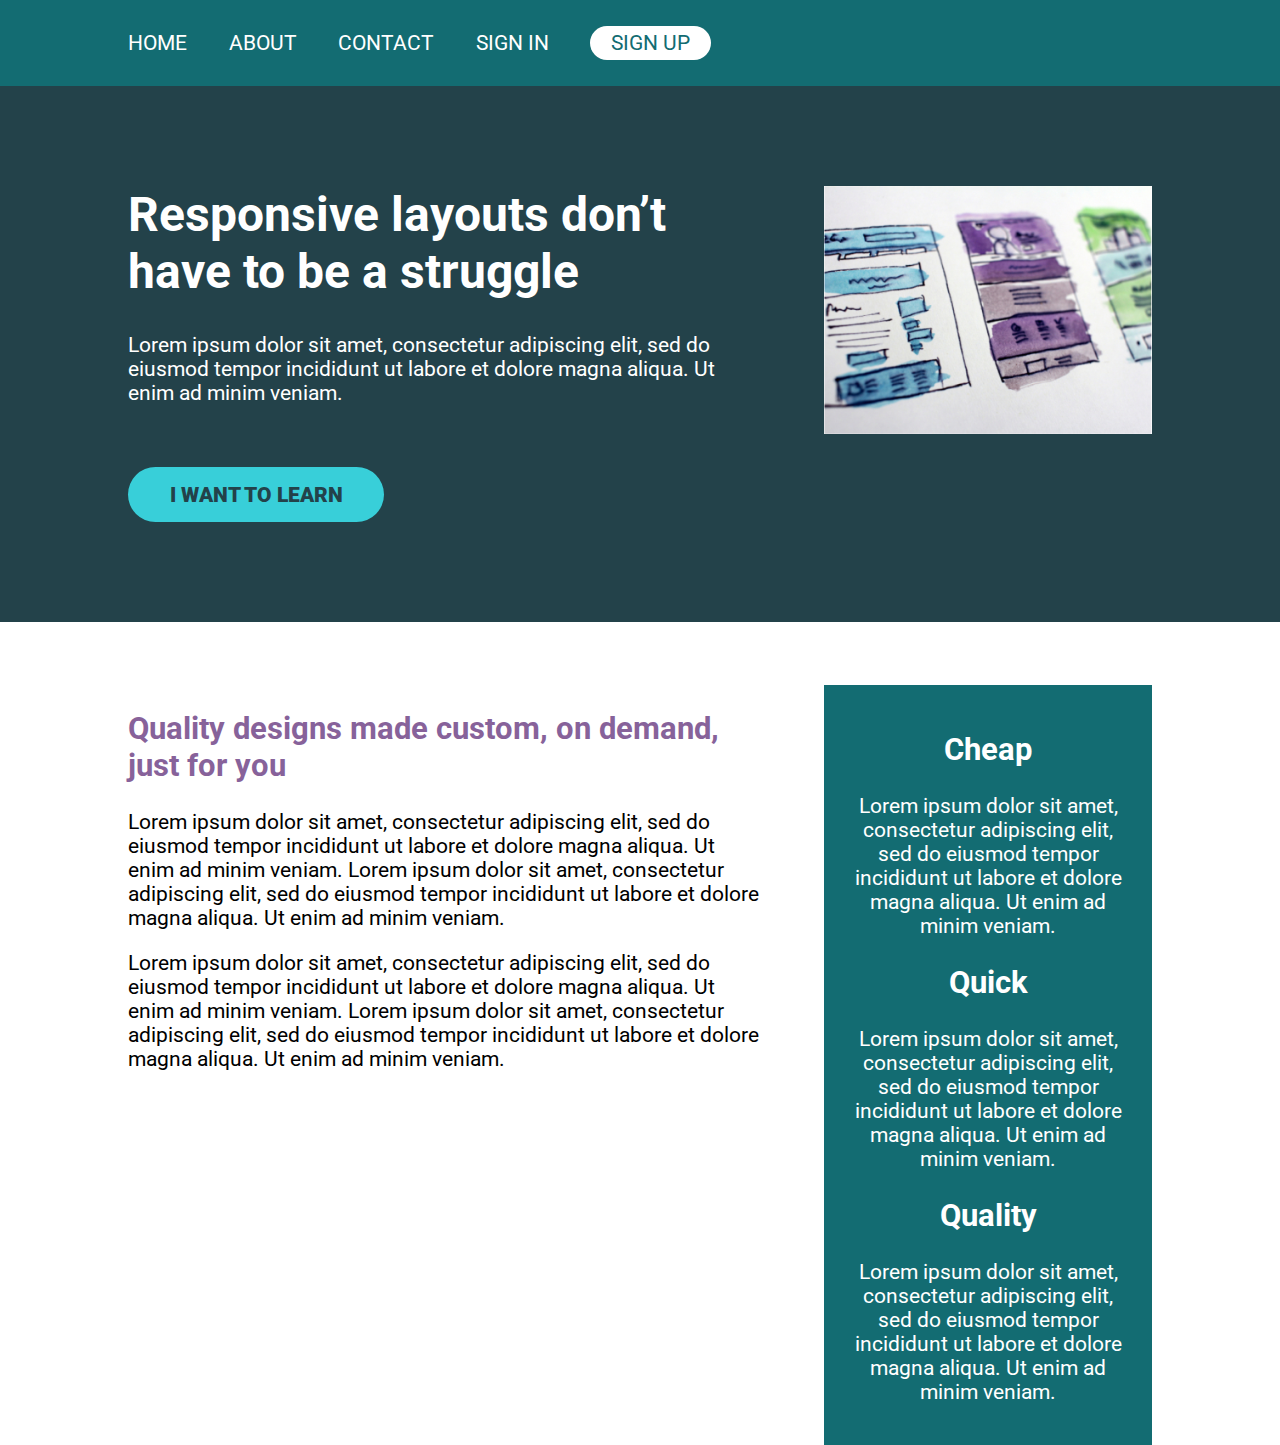
==== CHALLENGE #6/index.html @ 29483e09 "adds challenge #6" ====
<!DOCTYPE html>
<html lang="en">
  <head>
    <meta charset="UTF-8" />
    <meta name="viewport" content="width=device-width, initial-scale=1.0" />
    <title>Conquering Responsive Layouts</title>
    <link
      href="https://fonts.googleapis.com/css2?family=Roboto:wght@400;900&display=swap"
      rel="stylesheet"
    />
    <link rel="stylesheet" href="style.css" />
  </head>
  <body>
    <header>
      <nav class="nav container">
        <ul class="nav__list">
          <li class="nav__item"><a href="#" class="nav__link">Home</a></li>
          <li class="nav__item"><a href="#" class="nav__link">About</a></li>
          <li class="nav__item"><a href="#" class="nav__link">Contact</a></li>
          <li class="nav__item"><a href="#" class="nav__link">Sign In</a></li>
          <li class="nav__item">
            <a href="#" class="nav__link nav__link--button">Sign up</a>
          </li>
        </ul>
      </nav>
    </header>

    <section class="hero">
      <div class="container row">
        <div class="hero__text">
          <h1>Responsive layouts don’t have to be a struggle</h1>
          <p>
            Lorem ipsum dolor sit amet, consectetur adipiscing elit, sed do
            eiusmod tempor incididunt ut labore et dolore magna aliqua. Ut enim
            ad minim veniam.
          </p>
          <a href="#" class="btn">I want to learn</a>
        </div>
        <img
          src="img/hero-img.jpg"
          alt="UX design sketches"
          class="hero__img"
        />
      </div>
    </section>

    <main class="main container row">
      <section class="primary-content">
        <h2 class="section-title">
          Quality designs made custom, on demand, just for you
        </h2>
        <p>
          Lorem ipsum dolor sit amet, consectetur adipiscing elit, sed do
          eiusmod tempor incididunt ut labore et dolore magna aliqua. Ut enim ad
          minim veniam. Lorem ipsum dolor sit amet, consectetur adipiscing elit,
          sed do eiusmod tempor incididunt ut labore et dolore magna aliqua. Ut
          enim ad minim veniam.
        </p>
        <p>
          Lorem ipsum dolor sit amet, consectetur adipiscing elit, sed do
          eiusmod tempor incididunt ut labore et dolore magna aliqua. Ut enim ad
          minim veniam. Lorem ipsum dolor sit amet, consectetur adipiscing elit,
          sed do eiusmod tempor incididunt ut labore et dolore magna aliqua. Ut
          enim ad minim veniam.
        </p>
      </section>
      <aside class="sidebar">
        <h2 class="sidebar-title">Cheap</h2>
        <p>
          Lorem ipsum dolor sit amet, consectetur adipiscing elit, sed do
          eiusmod tempor incididunt ut labore et dolore magna aliqua. Ut enim ad
          minim veniam.
        </p>

        <h2 class="sidebar-title">Quick</h2>
        <p>
          Lorem ipsum dolor sit amet, consectetur adipiscing elit, sed do
          eiusmod tempor incididunt ut labore et dolore magna aliqua. Ut enim ad
          minim veniam.
        </p>

        <h2 class="sidebar-title">Quality</h2>
        <p>
          Lorem ipsum dolor sit amet, consectetur adipiscing elit, sed do
          eiusmod tempor incididunt ut labore et dolore magna aliqua. Ut enim ad
          minim veniam.
        </p>
      </aside>
    </main>
  </body>
</html>
---- CHALLENGE #6/style.css ----
*,
*::before,
*::after {
  box-sizing: border-box;
}

body {
  margin: 0;
  font-family: "Roboto", sans-serif;
  font-size: 1.3rem;
}

img {
  max-width: 100%;
}

h1 {
  font-size: 3rem;
  margin-top: 0;
}

.section-title {
  color: #87629a;
}

.btn {
  display: inline-block;
  text-decoration: none;
  text-transform: uppercase;
  color: #23424a;
  font-weight: 900;
  background-color: #38cfd9;
  padding: 0.75em 2em;
  border-radius: 100px;
}

.btn:hover,
.btn:focus {
  opacity: 0.75;
}

.nav {
  padding-block: 1em;
}

.container {
  width: 80%;
  max-width: 1100px;
  margin: 0 auto;
}

.row {
  display: flex;
  justify-content: space-between;
}

.col {
  width: 100%;
}

.col + .col {
  margin-left: 30px;
}

header {
  background: #136c72;
  padding: 0.5em 0;
}

.nav__list {
  margin: 0;
  padding: 0;
  list-style: none;

  display: flex;
  gap: 2em;
}

.nav__link {
  color: #fff;
  text-decoration: none;
  text-transform: uppercase;
}

.nav__link--button {
  background: #fff;
  color: #136c72;
  padding: 0.25em 1em;
  border-radius: 10em;
}

.nav__link:hover {
  opacity: 0.75;
}

.hero {
  padding: 100px 0;
  background-color: #23424a;
  color: #fff;
}

.hero__text {
  width: 62%;
}

.hero__img {
  width: 32%;
  align-self: flex-start;
}

.hero p {
  margin-bottom: 3em;
}

.main {
  margin-top: 3em;
}

.primary-content {
  width: 62%;
}

.sidebar {
  width: 32%;
  padding: 1em;
  text-align: center;
  color: #fff;
  background-color: #136c72;
}
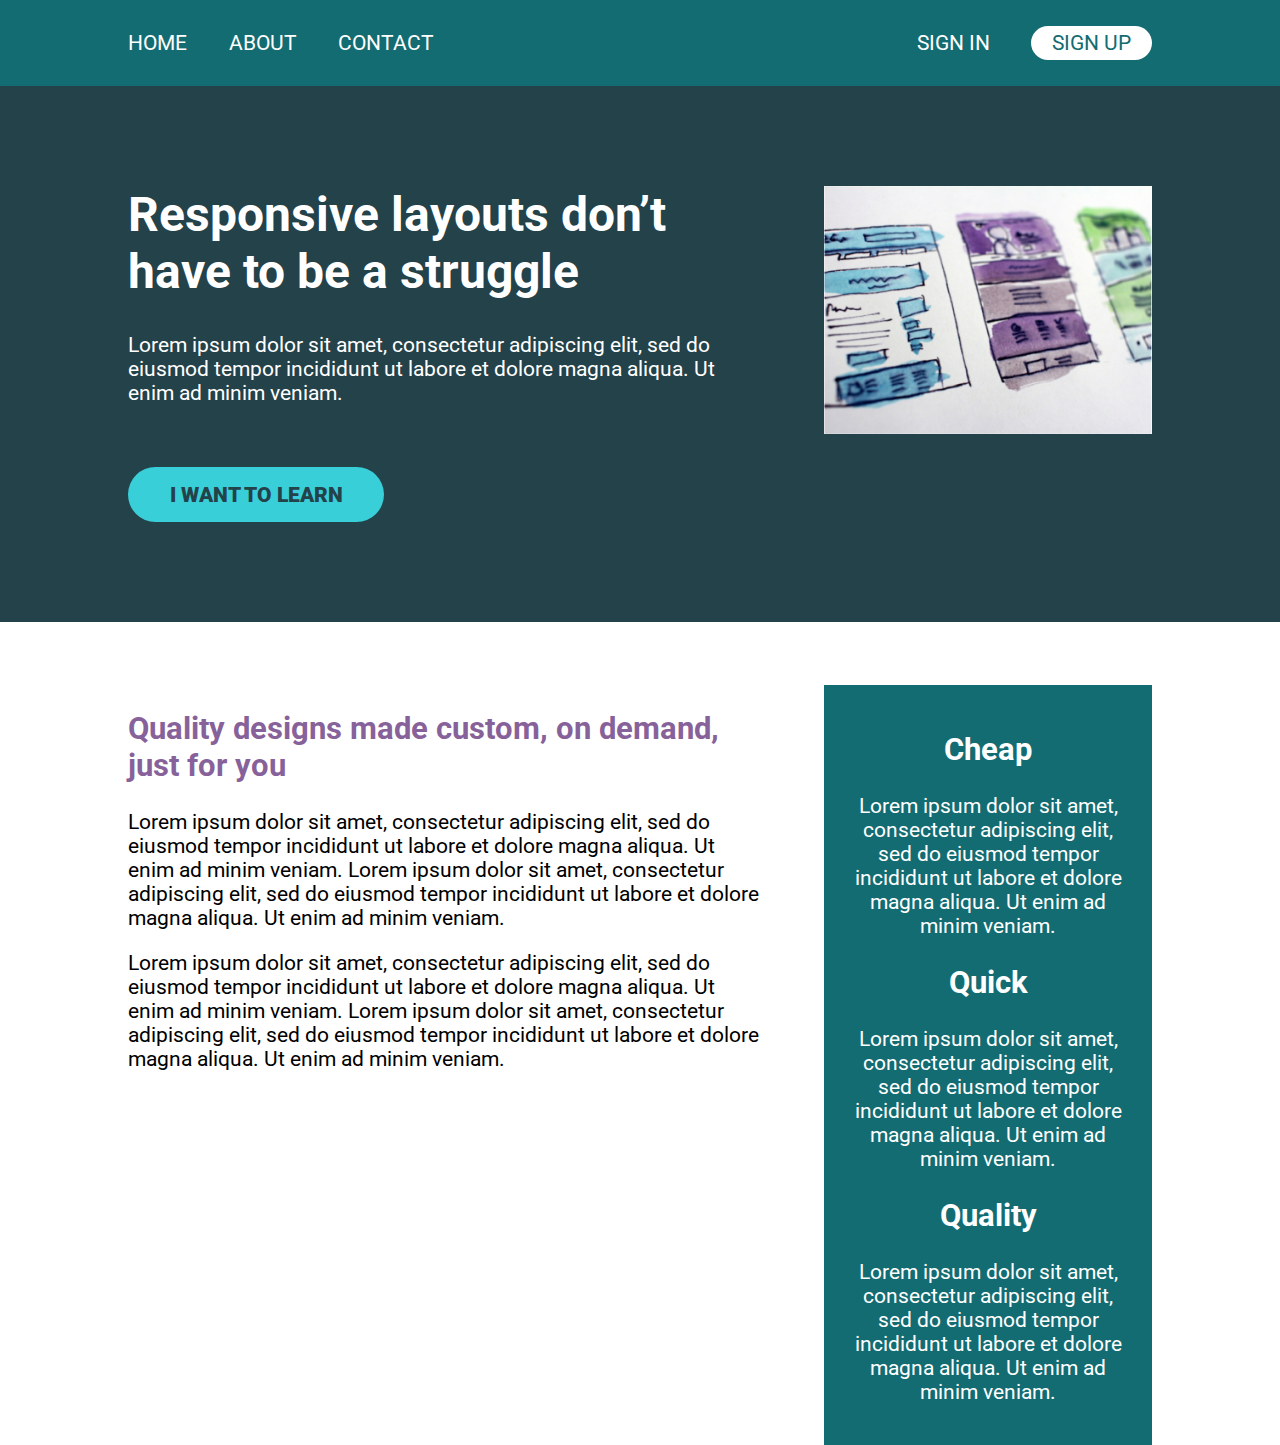
==== commit 3ae3c6fd: "styles right btn" ====
--- a/CHALLENGE #6/index.html
+++ b/CHALLENGE #6/index.html
@@ -17,7 +17,9 @@
           <li class="nav__item"><a href="#" class="nav__link">Home</a></li>
           <li class="nav__item"><a href="#" class="nav__link">About</a></li>
           <li class="nav__item"><a href="#" class="nav__link">Contact</a></li>
-          <li class="nav__item"><a href="#" class="nav__link">Sign In</a></li>
+          <li class="nav__item nav__item--push-right">
+            <a href="#" class="nav__link">Sign In</a>
+          </li>
           <li class="nav__item">
             <a href="#" class="nav__link nav__link--button">Sign up</a>
           </li>
--- a/CHALLENGE #6/style.css
+++ b/CHALLENGE #6/style.css
@@ -76,6 +76,10 @@
   gap: 2em;
 }
 
+.nav__item--push-right {
+  margin-left: auto;
+}
+
 .nav__link {
   color: #fff;
   text-decoration: none;
